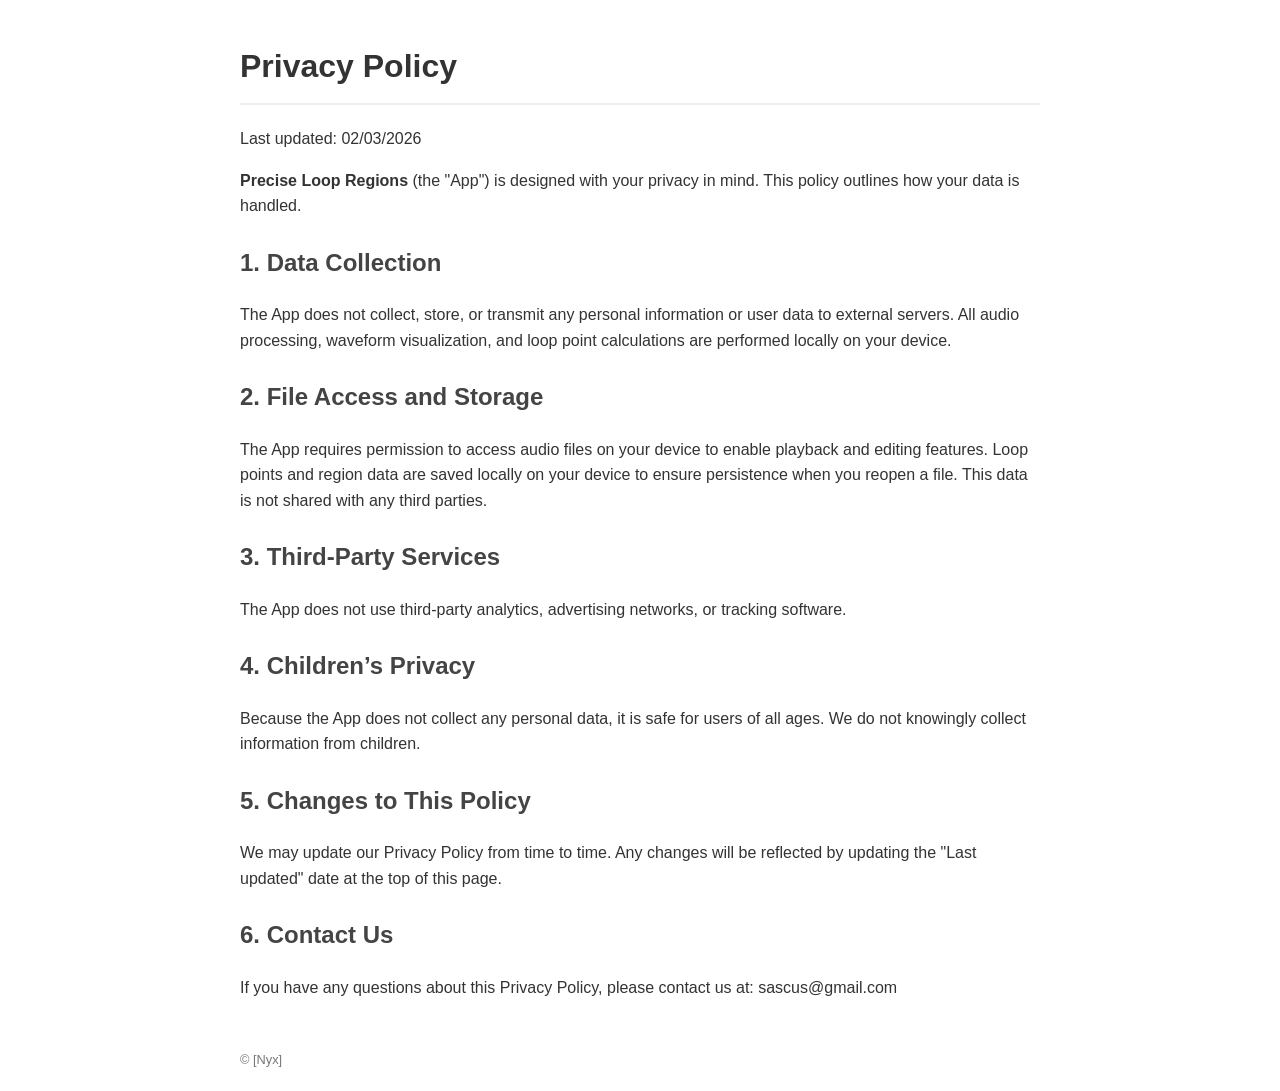
==== audio_privacy.html @ d7f5127e "Create audio_privacy.html" ====
<!DOCTYPE html>
<html lang="en">
<head>
    <meta charset="UTF-8">
    <meta name="viewport" content="width=device-width, initial-scale=1.0">
    <title>Privacy Policy - Precise Loop Regions</title>
    <style>
        body { font-family: sans-serif; line-height: 1.6; color: #333; max-width: 800px; margin: 0 auto; padding: 20px; }
        h1 { border-bottom: 2px solid #eee; padding-bottom: 10px; }
        h2 { margin-top: 25px; color: #444; }
        .footer { margin-top: 50px; font-size: 0.8em; color: #777; }
    </style>
</head>
<body>

    <h1>Privacy Policy</h1>
    <p>Last updated: 02/03/2026</p>

    <p><strong>Precise Loop Regions</strong> (the "App") is designed with your privacy in mind. This policy outlines how your data is handled.</p>

    <h2>1. Data Collection</h2>
    <p>The App does not collect, store, or transmit any personal information or user data to external servers. All audio processing, waveform visualization, and loop point calculations are performed locally on your device.</p>

    <h2>2. File Access and Storage</h2>
    <p>The App requires permission to access audio files on your device to enable playback and editing features. Loop points and region data are saved locally on your device to ensure persistence when you reopen a file. This data is not shared with any third parties.</p>

    <h2>3. Third-Party Services</h2>
    <p>The App does not use third-party analytics, advertising networks, or tracking software.</p>

    <h2>4. Children’s Privacy</h2>
    <p>Because the App does not collect any personal data, it is safe for users of all ages. We do not knowingly collect information from children.</p>

    <h2>5. Changes to This Policy</h2>
    <p>We may update our Privacy Policy from time to time. Any changes will be reflected by updating the "Last updated" date at the top of this page.</p>

    <h2>6. Contact Us</h2>
    <p>If you have any questions about this Privacy Policy, please contact us at: sascus@gmail.com</p>

    <div class="footer">
        &copy; [Nyx]
    </div>

</body>
</html>
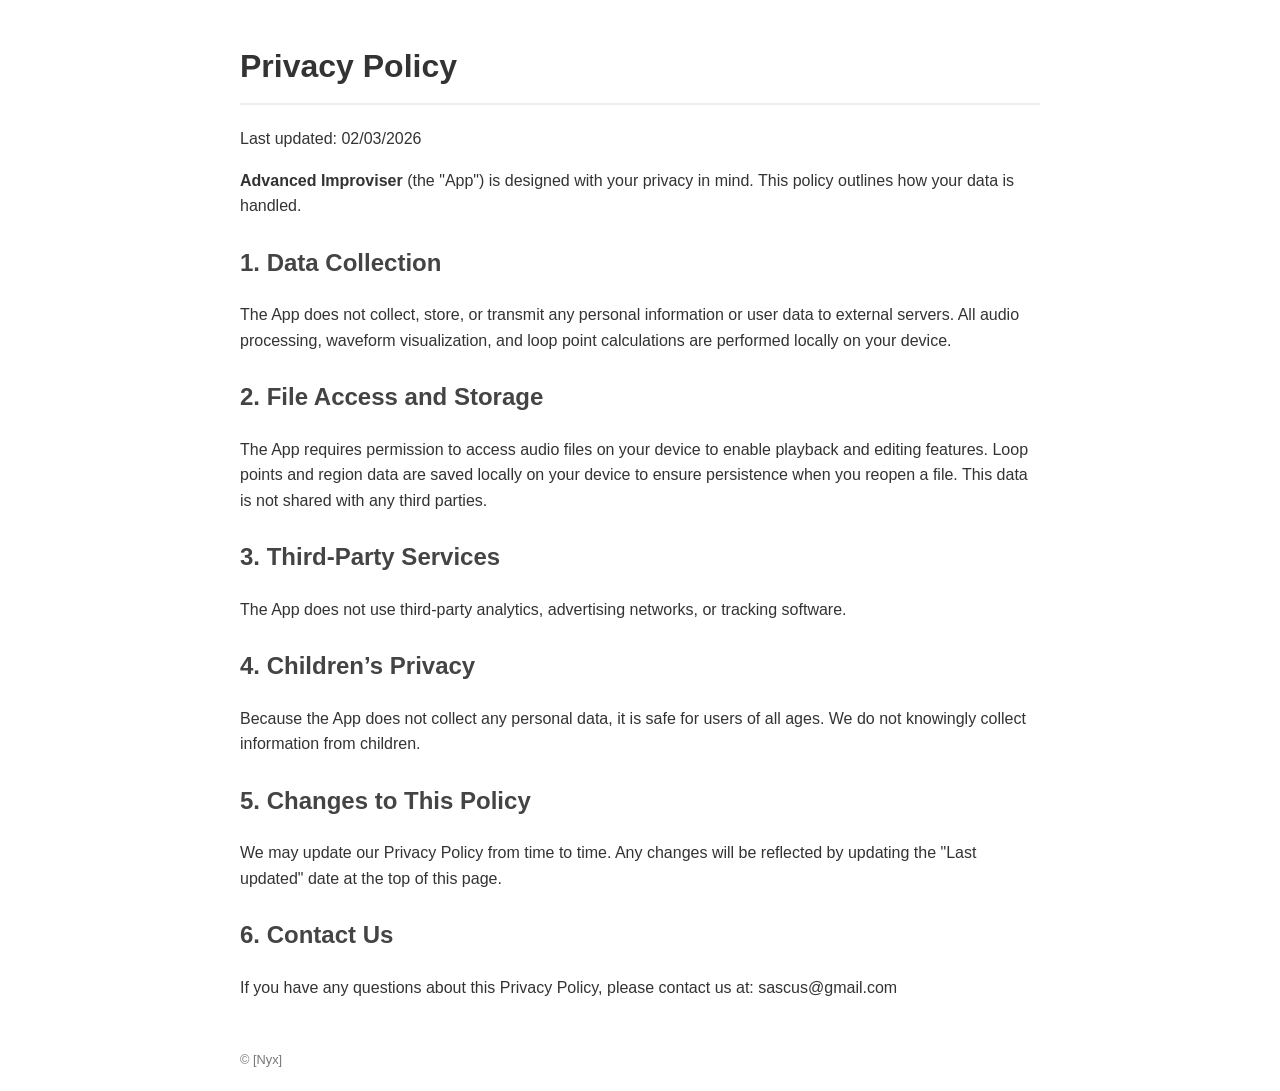
==== commit 6da62929: "Update audio_privacy.html" ====
--- a/audio_privacy.html
+++ b/audio_privacy.html
@@ -3,7 +3,7 @@
 <head>
     <meta charset="UTF-8">
     <meta name="viewport" content="width=device-width, initial-scale=1.0">
-    <title>Privacy Policy - Precise Loop Regions</title>
+    <title>Privacy Policy - Advanced Improviser</title>
     <style>
         body { font-family: sans-serif; line-height: 1.6; color: #333; max-width: 800px; margin: 0 auto; padding: 20px; }
         h1 { border-bottom: 2px solid #eee; padding-bottom: 10px; }
@@ -16,7 +16,7 @@
     <h1>Privacy Policy</h1>
     <p>Last updated: 02/03/2026</p>
 
-    <p><strong>Precise Loop Regions</strong> (the "App") is designed with your privacy in mind. This policy outlines how your data is handled.</p>
+    <p><strong>Advanced Improviser</strong> (the "App") is designed with your privacy in mind. This policy outlines how your data is handled.</p>
 
     <h2>1. Data Collection</h2>
     <p>The App does not collect, store, or transmit any personal information or user data to external servers. All audio processing, waveform visualization, and loop point calculations are performed locally on your device.</p>
